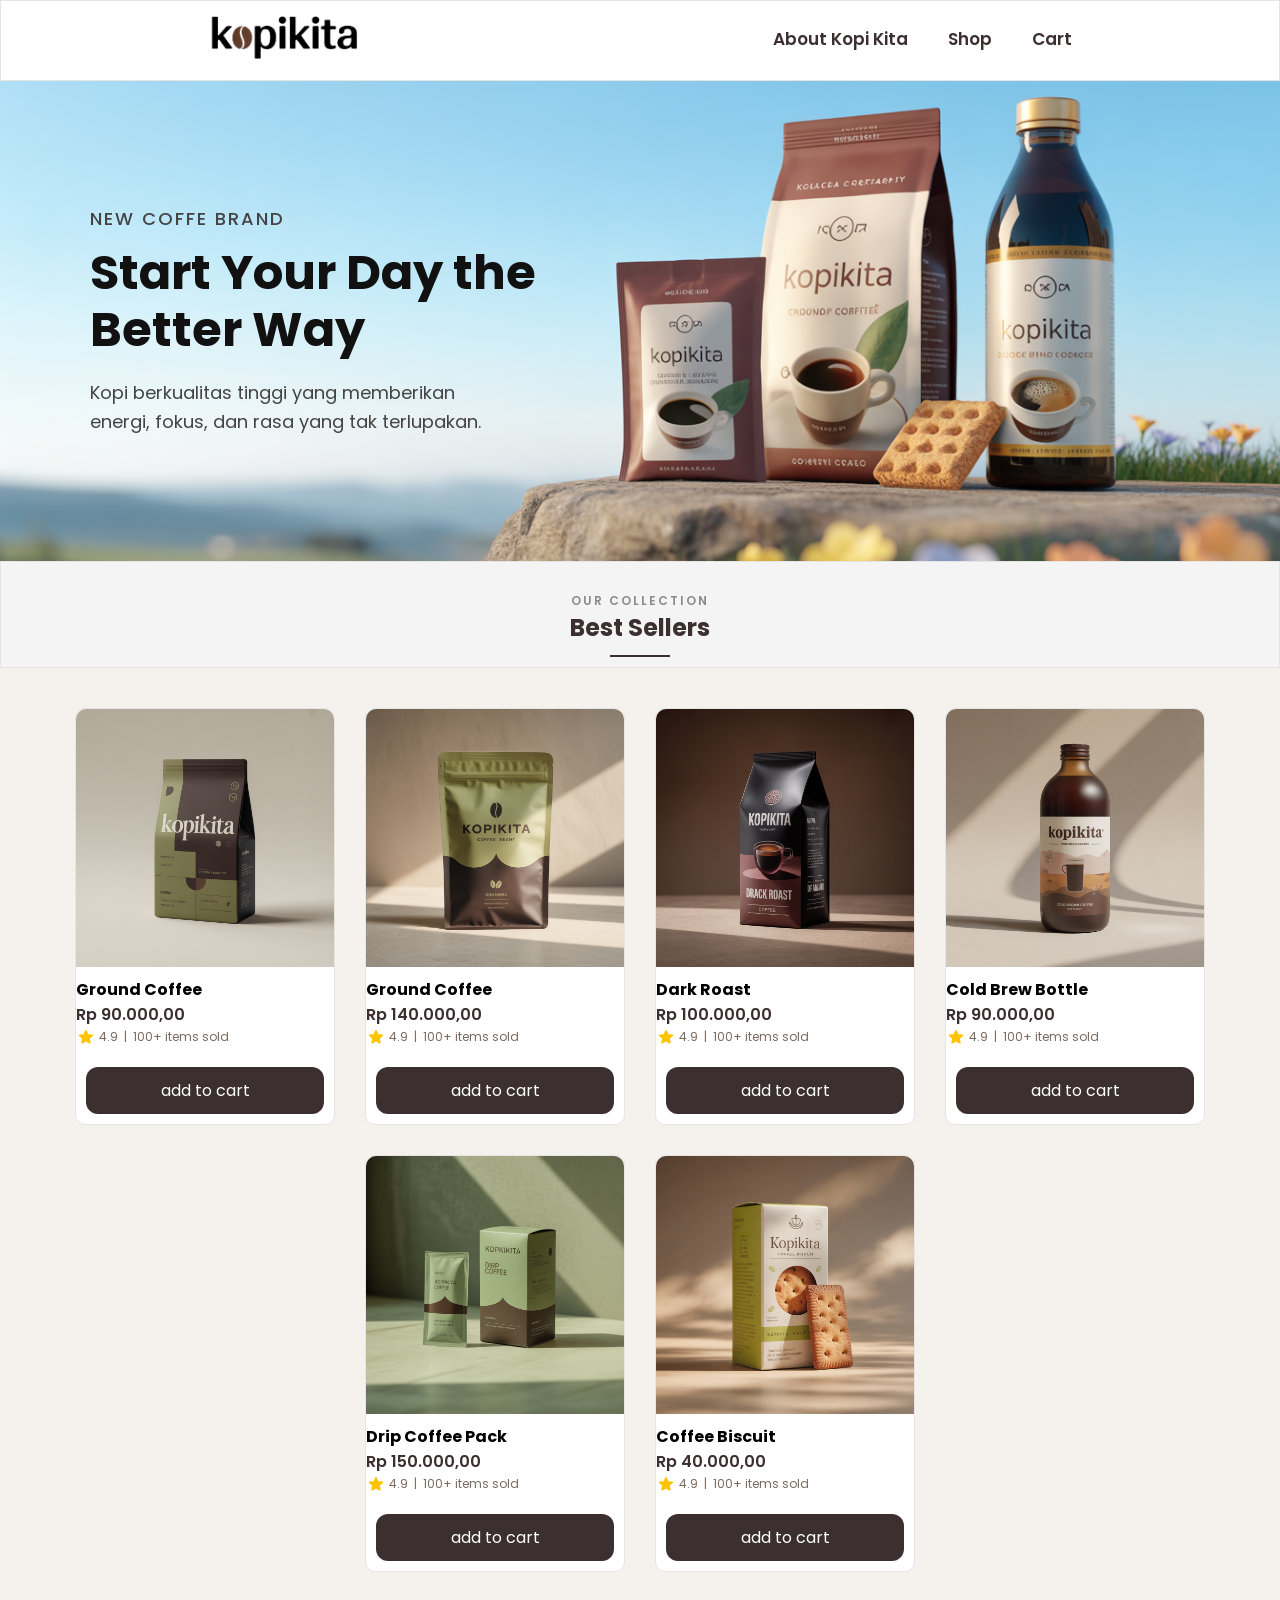
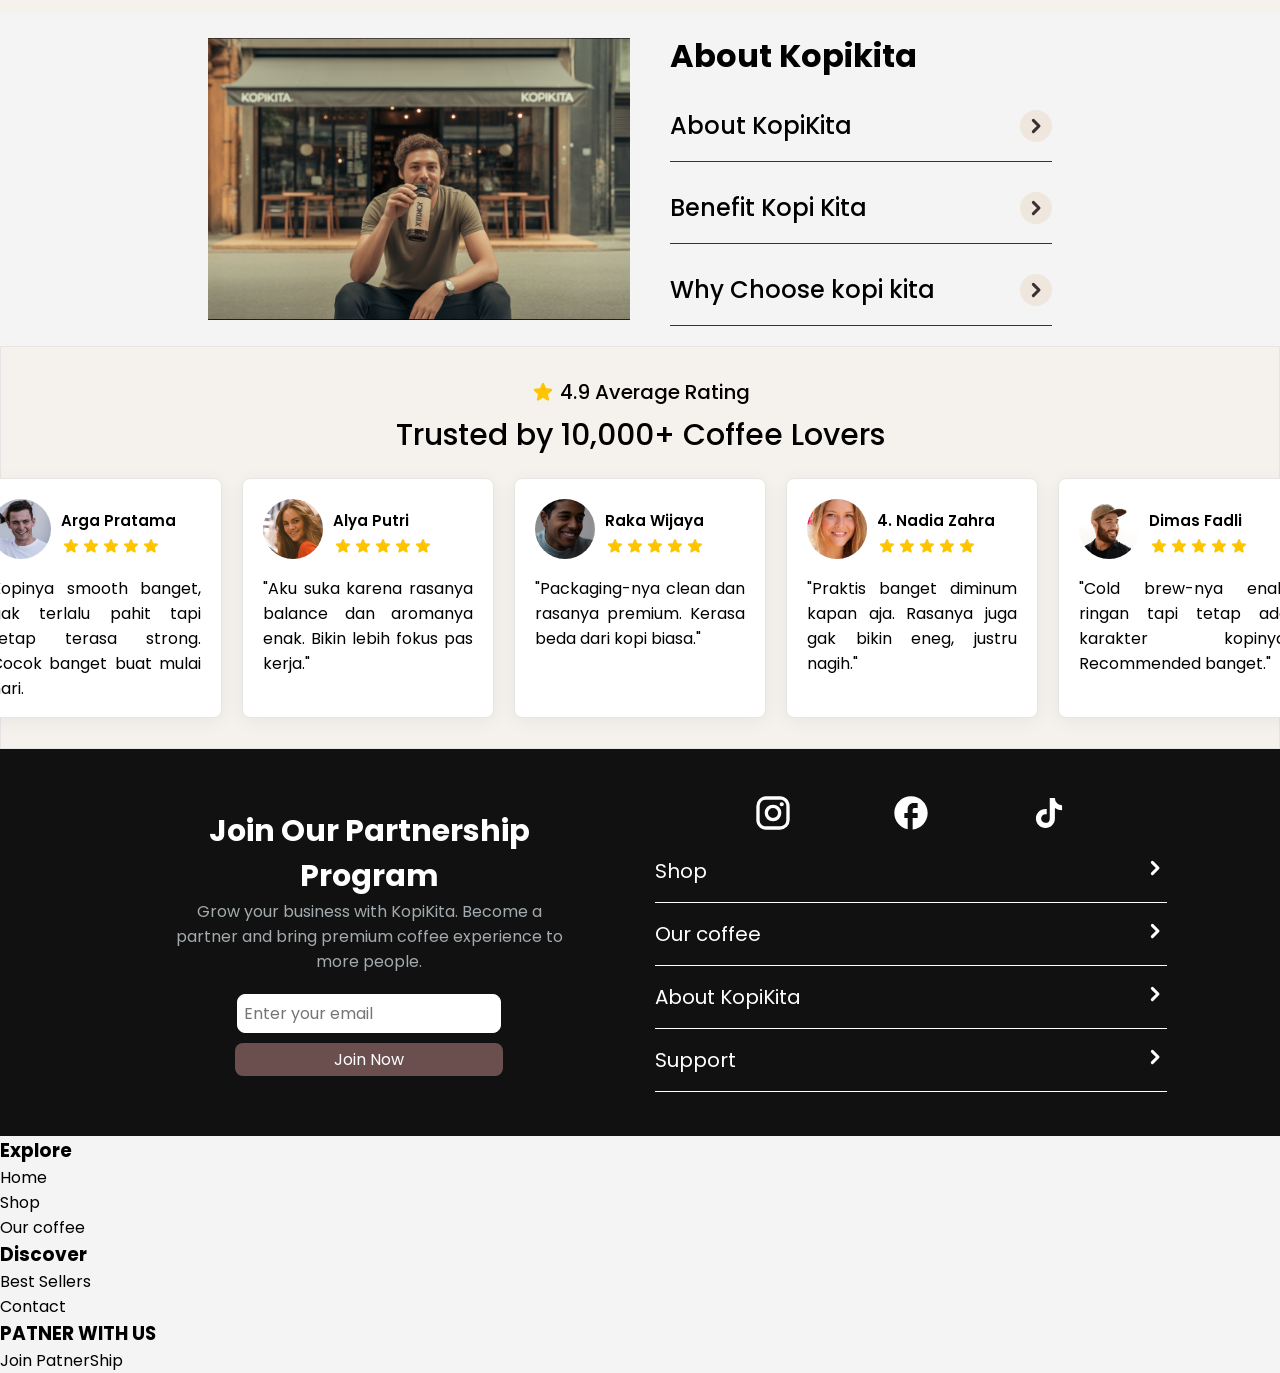
==== index.html @ 20fdd59b "try to hosting the project" ====
<!DOCTYPE html>
<html lang="en">
<head>
    <meta charset="UTF-8">
    <meta name="viewport" content="width=device-width, initial-scale=1.0">
    <title>Document</title>

    <link rel="preconnect" href="https://fonts.googleapis.com">
    <link rel="preconnect" href="https://fonts.gstatic.com" crossorigin>    
    <link href="https://fonts.googleapis.com/css2?family=Poppins:ital,wght@0,100;0,200;0,300;0,400;0,500;0,600;0,700;0,800;0,900;1,100;1,200;1,300;1,400;1,500;1,600;1,700;1,800;1,900&display=swap" rel="stylesheet">
    
    <link rel="preconnect" href="https://fonts.googleapis.com">
    <link rel="preconnect" href="https://fonts.gstatic.com" crossorigin>
    <link href="https://fonts.googleapis.com/css2?family=Raleway:ital,wght@0,100..900;1,100..900&display=swap" rel="stylesheet">

    <link rel="stylesheet" href="/static/css/style.css">
</head>
<body>
    <div class="navbar-container">

        <div class="icon-burger-menu" id="icon-burger-menu">
            <span class="iconamoon--menu-burger-horizontal-bold"></span>
        </div>

        <div class="title-brand">
            <img src="/static/img/logo v2.png" alt="">
        </div>

        <div class="nav-content">
            <div class="nav">
                <a href="/template/index.html">
                    <P>About Kopi Kita</P>
                </a>
            </div>

            <div class="nav">
                <a href="/template/shopPage.html">
                    <P>Shop</P>
                </a>
            </div>
            <div class="nav">
                <a href="#">
                    <P>Cart</P>
                </a>
            </div>
        </div>
    </div>

    <div class="section-start">
        <img src="/static/img/ideogram-v3.0_premium_coffee_brand_KopiKita_product_scene_with_three_items_bottled_coffee_grou-0.jpg">

        <div class="hero-text">
            <P class="head-hero">New Coffe Brand</P>
            <h2>Start Your Day the Better Way</h2>
            <p>Kopi berkualitas tinggi yang memberikan<br> energi, fokus, dan rasa yang tak terlupakan.</p>
        </div>
    </div>

    <div class="section-product">
        <div class="head-product">
            <p class="label">OUR COLLECTION</p>
            <h2>Best Sellers</h2>
        </div>

        <div class="container-product">
            <div class="card-product">
                <div class="img-card">
                    <img src="/static/img/img-product/Product 1.jpg">
                </div>

                <div class="text-card">
                    <p>Ground Coffee</p>
                    <div class="price-card">
                        <p>Rp 90.000,00</p>
                    </div>

                    <div class="review-card">
                        <div class="icon-star">
                            <span class="ic--round-star"></span>
                            <div class="review-count">
                                4.9
                            </div>
                        </div>

                        <div class="line-review">
                            <p> | </p>
                        </div>

                        <div class="buy-count">
                            <P> 100+ items sold</P>
                        </div>
                    </div>
                </div>

                <div class="button-addcart">
                    <button>add to cart</button>
                </div>
            </div>

            <div class="card-product">
                <div class="img-card">
                    <img src="/static/img/img-product/Product 2.jpg">
                </div>

                <div class="text-card">
                    <p>Ground Coffee</p>
                    <div class="price-card">
                        <p>Rp 140.000,00</p>
                    </div>

                    <div class="review-card">
                        <div class="icon-star">
                            <span class="ic--round-star"></span>
                            <div class="review-count">
                                4.9
                            </div>
                        </div>

                        <div class="line-review">
                            <p> | </p>
                        </div>

                        <div class="buy-count">
                            <P> 100+ items sold</P>
                        </div>
                    </div>
                </div>

                <div class="button-addcart">
                    <button>add to cart</button>
                </div>
            </div>

            <div class="card-product">
                <div class="img-card">
                    <img src="/static/img/img-product/Product 3.jpg" alt="">
                </div>

                <div class="text-card">
                    <p>Dark Roast</p>
                    <div class="price-card">
                        <p>Rp 100.000,00</p>
                    </div>

                    <div class="review-card">
                        <div class="icon-star">
                            <span class="ic--round-star"></span>
                            <div class="review-count">
                                4.9
                            </div>
                        </div>

                        <div class="line-review">
                            <p> | </p>
                        </div>

                        <div class="buy-count">
                            <P> 100+ items sold</P>
                        </div>
                    </div>
                </div>

                <div class="button-addcart">
                    <button>add to cart</button>
                </div>
            </div>

            <div class="card-product">
                <div class="img-card">
                    <img src="/static/img/img-product/Product 4.jpg" alt="">
                </div>

                <div class="text-card">
                    <p>Cold Brew Bottle</p>
                    <div class="price-card">
                        <p>Rp 90.000,00</p>
                    </div>

                    <div class="review-card">
                        <div class="icon-star">
                            <span class="ic--round-star"></span>
                            <div class="review-count">
                                4.9
                            </div>
                        </div>

                        <div class="line-review">
                            <p> | </p>
                        </div>

                        <div class="buy-count">
                            <P> 100+ items sold</P>
                        </div>
                    </div>
                </div>

                <div class="button-addcart">
                    <button>add to cart</button>
                </div>
            </div>

            <div class="card-product">
                <div class="img-card">
                    <img src="/static/img/img-product/Product 5.jpg" alt="">
                </div>

                <div class="text-card">
                    <p>Drip Coffee Pack</p>
                    <div class="price-card">
                        <p>Rp 150.000,00</p>
                    </div>

                    <div class="review-card">
                        <div class="icon-star">
                            <span class="ic--round-star"></span>
                            <div class="review-count">
                                4.9
                            </div>
                        </div>

                        <div class="line-review">
                            <p> | </p>
                        </div>

                        <div class="buy-count">
                            <P> 100+ items sold</P>
                        </div>
                    </div>
                </div>

                <div class="button-addcart">
                    <button>add to cart</button>
                </div>
            </div>

            <div class="card-product">
                <div class="img-card">
                    <img src="/static/img/img-product/Product 6.jpg" alt="">
                </div>

                <div class="text-card">
                    <p>Coffee Biscuit</p>
                    <div class="price-card">
                        <p>Rp 40.000,00</p>
                    </div>

                    <div class="review-card">
                        <div class="icon-star">
                            <span class="ic--round-star"></span>
                            <div class="review-count">
                                4.9
                            </div>
                        </div>

                        <div class="line-review">
                            <p> | </p>
                        </div>

                        <div class="buy-count">
                            <P> 100+ items sold</P>
                        </div>
                    </div>
                </div>

                <div class="button-addcart">
                    <button>add to cart</button>
                </div>
            </div>
        </div>
    </div>

    <div class="section-About">
        <div class="img-about">
            <img src="/static/img/img-about/Img-abou.png">
        </div>

        <div class="content-about">

            <div class="title-about">
                <h1>About Kopikita</h1>
            </div>
            <!-- section apa itu kopi kita-->
            <div class="text-about" >
                <div class="header-about">
                    <p>About KopiKita</p>
                
                    <div class="background-icon">
                        <span class="mingcute--right-fill"></span>
                    </div>
                </div>

                <div class="overlay-about" >
                    <p>
                        KopiKita adalah brand kopi yang menghadirkan kualitas terbaik dari biji kopi pilihan. Kami menggabungkan proses yang terjaga dengan desain modern untuk menciptakan pengalaman minum kopi yang sederhana, namun berkesan.
                    </p>
                </div>
            </div>

            <!--Benefit -->
            <div class="text-about" >
                <div class="header-about">
                    <p>Benefit Kopi Kita</p>
                
                    <div class="background-icon">
                        <span class="mingcute--right-fill"></span>
                    </div>
                </div>

                <div class="overlay-about" >
                    <p>
                    Setiap produk KopiKita dirancang untuk memberikan energi, meningkatkan fokus, dan menemani aktivitas harian Anda. Rasa yang seimbang dan kualitas yang konsisten menjadikan KopiKita pilihan yang tepat untuk memulai hari dengan lebih baik.
                    </p>
                </div>
            </div>

            <!--Why choose kopi kita-->
            <div class="text-about" >
                <div class="header-about">
                    <p>Why Choose kopi kita</p>
                
                    <div class="background-icon">
                        <span class="mingcute--right-fill"></span>
                    </div>
                </div>

                <div class="overlay-about">
                    <p>
                    Kami percaya bahwa kopi bukan hanya sekadar minuman, tetapi bagian dari gaya hidup. KopiKita dibuat dari bahan berkualitas, diproses dengan teliti, dan dikemas secara modern untuk menghadirkan pengalaman kopi yang praktis, konsisten, dan premium.
                    </p>
                </div>
            </div>
        </div>
    </div>

    <div class="section-review">
        <div class="header-review">
            <div class="star-review">
                <span class="ic--round-star1"></span>
                <p>4.9 Average Rating</p>
            </div>
            <h3>Trusted by 10,000+ Coffee Lovers</h3>
        </div>

        <div class="review-wrapper">
            <div class="container-cardreview">
                <div class="card-review">
                    <div class="profil-container">
                        <div class="img-review">
                            <img src="/static/img/img-profil/Profil1.png" alt="profil1" >
                        </div>

                        <div class="header-profil">
                            <div class="name-profil">
                                <p>Arga Pratama</p>
                            </div>

                            <div class="star-content">
                                <span class="ic--round-star2"></span>
                                <span class="ic--round-star2"></span>
                                <span class="ic--round-star2"></span>
                                <span class="ic--round-star2"></span>
                                <span class="ic--round-star2"></span>
                            </div>
                        </div>
                    </div>

                    <div class="review-content">
                        <p>Kopinya smooth banget, gak terlalu pahit tapi tetap terasa strong. Cocok banget buat mulai hari.</p>
                    </div>
                </div>

                <div class="card-review">
                    <div class="profil-container">
                        <div class="img-review">
                            <img src="/static/img/img-profil/Profil2.png" alt="profil2" >
                        </div>

                        <div class="header-profil">
                            <div class="name-profil">
                                <p>Alya Putri</p>
                            </div>

                            <div class="star-content">
                                <span class="ic--round-star2"></span>
                                <span class="ic--round-star2"></span>
                                <span class="ic--round-star2"></span>
                                <span class="ic--round-star2"></span>
                                <span class="ic--round-star2"></span>
                            </div>
                        </div>
                    </div>

                    <div class="review-content">
                        <p>"Aku suka karena rasanya balance dan aromanya enak. Bikin lebih fokus pas kerja."</p>
                    </div>
                </div>

                <div class="card-review">
                    <div class="profil-container">
                        <div class="img-review">
                            <img src="/static/img/img-profil/Profil3.png" alt="profil1" >
                        </div>

                        <div class="header-profil">
                            <div class="name-profil">
                                <p>Raka Wijaya</p>
                            </div>

                            <div class="star-content">
                                <span class="ic--round-star2"></span>
                                <span class="ic--round-star2"></span>
                                <span class="ic--round-star2"></span>
                                <span class="ic--round-star2"></span>
                                <span class="ic--round-star2"></span>
                            </div>
                        </div>
                    </div>

                    <div class="review-content">
                        <p>"Packaging-nya clean dan rasanya premium. Kerasa beda dari kopi biasa."</p>
                    </div>
                </div>

                <div class="card-review">
                    <div class="profil-container">
                        <div class="img-review">
                            <img src="/static/img/img-profil/profil4.png" alt="profil1" >
                        </div>

                        <div class="header-profil">
                            <div class="name-profil">
                                <p>4. Nadia Zahra</p>
                            </div>

                            <div class="star-content">
                                <span class="ic--round-star2"></span>
                                <span class="ic--round-star2"></span>
                                <span class="ic--round-star2"></span>
                                <span class="ic--round-star2"></span>
                                <span class="ic--round-star2"></span>
                            </div>
                        </div>
                    </div>

                    <div class="review-content">
                        <p>"Praktis banget diminum kapan aja. Rasanya juga gak bikin eneg, justru nagih."</p>
                    </div>
                </div>

                <div class="card-review">
                    <div class="profil-container">
                        <div class="img-review">
                            <img src="/static/img/img-profil/profil5.png" alt="profil1" >
                        </div>

                        <div class="header-profil">
                            <div class="name-profil">
                                <p>Dimas Fadli</p>
                            </div>

                            <div class="star-content">
                                <span class="ic--round-star2"></span>
                                <span class="ic--round-star2"></span>
                                <span class="ic--round-star2"></span>
                                <span class="ic--round-star2"></span>
                                <span class="ic--round-star2"></span>
                            </div>
                        </div>
                    </div>

                    <div class="review-content">
                        <p>"Cold brew-nya enak, ringan tapi tetap ada karakter kopinya. Recommended banget."</p>
                    </div>
                </div>
            </div>
        </div>
    </div>

    <div class="section-footer">
        <div class="container-collab">
            <div class="header-collab">
                <H3>Join Our Partnership Program</H3>
                <p>Grow your business with KopiKita. Become a partner and bring premium coffee experience to more people.</p>
            </div>

            <div class="form-collab">
                <input type="email" placeholder="Enter your email">
                <button>Join Now</button>
            </div>
        </div>
        
        <div class="Container-footer">
            <div class="header-footer">
                <div class="icon-footer">
                    <span class="mdi--instagram"></span>
                </div>
                <div class="icon-footer">
                    <span class="ic--baseline-facebook"></span>
                </div>
                <div class="icon-footer">
                    <span class="ic--baseline-tiktok"></span>
                </div>
            </div>

            <div class="main-footer">
                <div class="content-footer">
                    <div class="header-content-footer">
                        <P>Shop</P>
                        <span class="mingcute--right-fill1"></span>
                    </div>

                    <div class="overlay-content-footer">
                        <P>All Products</P>
                        <p>Best Sellers</p>
                        <P>New Arrivals</P>
                        <P>Bundles</P>
                    </div>
                </div>

                <div class="content-footer">
                    <div class="header-content-footer">
                        <P>Our coffee</P>
                        <span class="mingcute--right-fill1"></span>
                    </div>

                    <div class="overlay-content-footer">
                        <P>All Products</P>
                        <p>Best Sellers</p>
                        <P>New Arrivals</P>
                        <P>Bundles</P>
                    </div>
                </div>

                <div class="content-footer">
                    <div class="header-content-footer">
                        <p>About KopiKita</p>
                        <span class="mingcute--right-fill1"></span>
                    </div>

                    <div class="overlay-content-footer">
                        <P>All Products</P>
                        <p>Best Sellers</p>
                        <P>New Arrivals</P>
                        <P>Bundles</P>
                    </div>
                </div>

                <div class="content-footer">
                    <div class="header-content-footer">
                        <P>Support</P>
                        <span class="mingcute--right-fill1"></span>
                    </div>

                    <div class="overlay-content-footer">
                        <P>All Products</P>
                        <p>Best Sellers</p>
                        <P>New Arrivals</P>
                        <P>Bundles</P>
                    </div>
                </div>
            </div>
        </div>
    </div> 

    <div class="overlay-navbar" id="overlay-navbar">
        <div class="container-overlay">
            <div class="Content-nav">
                <div class="title-nav">
                    <h3>Explore</h3>
                </div>

                <div class="box-nav">
                    <P>Home</P>
                </div>

                <div class="box-nav">
                    <p>Shop</p>
                </div>

                <div class="box-nav">
                    <p>Our coffee</p>
                </div>    
            </div>

            <div class="Content-nav">
                <div class="title-nav">
                    <h3>Discover</h3>
                </div>

                <div class="box-nav">
                    <p>Best Sellers</p>
                </div>

                <div class="box-nav">
                    <p>Contact</p>
                </div>  
            </div>

            <div class="Content-nav">

                <div class="title-nav">
                    <h3>PATNER WITH US</h3>
                </div>
                <div class="box-nav">
                        <P>Join PatnerShip</P>
                </div>
            </div>
        </div>
    </div>

    <script src="/static/js/index.js"></script>
</body>
</html>
---- static/css/style.css ----
*{
    margin: 0;
    padding: 0;
    box-sizing: border-box;
    font-family: "Poppins", sans-serif;
}

body{
    background-color: #F4F4F5;
    font-size: 16px;
}

a{
    text-decoration: none;
    color: inherit;
}

.navbar-container{
    position: sticky;
    top: 0;
    z-index: 1000;
    border: 1px solid #E5E5E5;
    display: flex;
    justify-content: space-around;
    padding: 14px 0px;
    background-color: white;

}

.title-brand img{
    width: 150px;
    height: auto;
}


.nav-content{
    display: flex;
    align-items: center;
    gap: 40px;
    font-weight: 400;
}

.nav{
    border-bottom: 3px solid transparent;
    cursor: pointer;
}

.nav p{
    color: #3B2F2F;
    font-weight: 600;
    font-size: 17px;
}

.nav:hover{
    border-bottom: 3px solid #3B2F2F;
}

.section-start{
    width: 100%;
    aspect-ratio: 16 / 6; /* mirip hero banner */
    overflow: hidden;
    position: relative; /* penting! */
}

.section-start img{
    width: 100%;
    height: 100%;
    object-fit: cover;
}

.hero-text{
    position: absolute;
    top: 50%;
    left: 90px;
    transform: translateY(-50%);
    max-width: 500px;
    z-index: 2;
}

.head-hero{
    font-size: 14px;
    letter-spacing: 2px;
    text-transform: uppercase;
    color: #666;
    margin-bottom: 10px;
    font-weight: 500;
}

.hero-text h2{
    font-size: 48px;
    font-weight: 700;
    line-height: 1.2;
    margin-bottom: 20px;
    color: #111;
}

/* deskripsi */
.hero-text p{
    font-size: 18px;
    line-height: 1.6;
    color: #444;
}

.section-product{
    width: 100%;
    display: flex;
    justify-content: center;
    align-items: center;
    flex-direction: column;
}

.head-product{
    border: 1px solid #E5E5E5;
    font-size: 32px;
    font-weight: 600;
    color: #3B2F2F;
    width: 100%;
    text-align: center;
    padding: 20px 0px;
}

.container-product{
    width: 100%;
    height: auto;
    padding: 40px 0px;
    display: flex;
    align-items: center;
    justify-content: center;
    gap: 30px;
    flex-wrap: wrap;
    background-color: #F5F1EC;
}


.label{
    font-size: 12px;
    letter-spacing: 2px;
    color: #8A8A8A;
}



.head-product h2{
    font-size: 24px;
    color: #3B2F2F;
}

.head-product::after{
    content: "";
    display: block;
    width: 60px;
    height: 2px;
    background: #3B2F2F;
    margin: 10px auto 0;
}

.head-product{
    padding: 30px 0 10px;
}

.card-product{
    width: 260px;
    height: auto;
    display: flex;
    flex-direction: column;
    border: 1px solid #E5E5E5;
    background-color: white;
    border-radius: 10px;
}

.card-product:hover{
    border: 1px solid #4d3838;
}

.img-card img{
    width: 100%;
    height: 100%;
    border-top-left-radius: 10px;
    border-top-right-radius: 10px;
    object-fit: cover;
}

.img-card{
    flex: 7;
    display: flex;
}

.text-card span{
    color: #2B1F1F;
}

.text-card{
    flex: 3;
    font-weight: 700;
    padding: 10px 0px;
    flex-grow: 1;
}

.price-card{
    font-weight: 600;
    color: #3B2F2F;

}

.review-card{
    display: flex;
    align-items: center;
    gap: 6px;
    color: #7A6A5F;
    font-size: 12px;
    font-weight: 400;
}

.review-count{
    display: flex;
    align-items: center;
}

.icon-star{
    display: flex;
    align-items: center;
    gap: 3px;
}

.buy-count{
    display: flex;
    align-items: center;
    width: 100%;
    text-overflow: ellipsis;
    
}

.buy-count p{
    white-space: nowrap;
    overflow: hidden;
    text-overflow: ellipsis;
    max-width: 100px;
}

.button-addcart{
    padding: 10px 10px;
    display: flex;

}

.button-addcart button{
    all: unset;
    width: 100%;
    height: auto;
    background-color: #3B2F2F;
    padding: 10px;
    text-align: center;
    color: white;
    border: 1px solid transparent;
    border-radius: 12px;
}

.button-addcart button:hover{
    border: 1px solid #3B2F2F;
    background-color: #524848;
    cursor: pointer;
}

.section-About{
    display: flex;
    flex-wrap: wrap;
    padding: 20px;
    gap: 20px;
    justify-content: center;
}

.img-about{
    width: 34%;
    height: auto;
}

.img-about img{
    width: 100%;
    height: 100%;
    object-fit: contain;
}

.content-about{
    width: 34%;
    height: auto;
    display: flex;
    flex-direction: column;
    gap: 10px;
    padding: 0px 20px;
}

.text-about{
    border-bottom: 1px solid #3B2F2F;
    display: flex;
    flex-direction: column;
    
}

.header-about{
    display: flex;
    justify-content: space-between;
    padding: 18px 0px;
    align-items: center;
}

.header-about p{
    font-size: 24px;
    font-weight: 500;
}

.overlay-about{
    padding: 10px 20px ;
    text-align: justify;
    font-size: 15px;
    display: none;
}


.background-icon{
    background-color: #EFE7DD;
    border-radius: 100%;
    display: flex;
    height: 32px;
    width: 32px;
    justify-content: center;
    align-items: center;
}

.overlay{
    opacity: 0;
    visibility: hidden;
    transition: 0.3s;
}

.overlay.active{
    opacity: 1;
    visibility: visible;
}

.section-review{
    border: 1px solid #E5E5E5;
    height: auto;
    padding: 30px 0px;
    display: flex;
    flex-direction: column;
    gap: 20px;
    background-color: #F5F1EC;
    
}

.header-review{
    display: flex;
    justify-content: center;
    flex-direction: column;
    gap: 6px;
    height: auto;
    align-items: center;
    
}

.star-review{
    display: flex;
    justify-content: center;
    align-items: center;
    padding: 0px 20px;
    gap: 4px;
}

.star-review p {
    font-size: 20px;
    font-weight: 500;
}

.header-review h3 {
    font-size: 30px;
    font-weight: 500;
}

.container-cardreview{
    display: flex;
    flex-direction: row;
    justify-content: center;
    gap: 20px;
}

.card-review{
    border: 1px solid #E5E5E5;
    box-shadow: 0 4px 20px rgba(0,0,0,0.05);
    border-radius: 8px;
    background-color: white;
    width: 260px;
    height: 240px;
    padding: 20px 20px;
    display: flex;
    flex-direction: column;
    gap: 10px;

}

.profil-container{
    display: flex;
    gap: 10px;
    justify-content: center;

}

.img-review img{
    width:  60px;
    height: 60px;
    border-radius: 100%;
}

.header-profil{
    display: flex;
    flex-direction: column;
    justify-content: center;
    gap: 4px;
    width: 140px;
}

.name-profil p{
    font-weight: 600;
    font-size: 15px;
}

.star-content{
    display: flex;
    justify-content: left;
}


.review-content{
    width: 100%;
    text-align: justify;
}

.section-footer{
    background-color: #111;
    display: flex;
    height: auto;
    flex-wrap: wrap;
    justify-content: center;
    align-items: center;
    gap: 30px;
    color: white;
    padding: 30px 0px;
}

.container-collab{
    width: 40%;
    height: 100%;

    display: flex;
    flex-direction: column;
    justify-content: center;
    align-items: center;
    padding: 30px 0px;
    gap: 20px;

}

.header-collab{
    text-align: center;
    width: 80%;
}

.header-collab h3{
    font-size: 30px;
}

.header-collab p{
    color: #A3ABAE;
}

.form-collab{
    display: flex;
    flex-direction: column;
    align-items: center;
    justify-content: center;
    width: auto;
    gap: 10px;
    width: 50%;
}

.form-collab input{
    all: unset;
    border: 1px solid white;
    background-color: white;
    border-radius: 8px;
    width: 100%;
    padding-left: 6px ;
    padding-bottom: 6px;
    padding-top: 6px;
    color: black;
}

.form-collab button{
    all: unset;
    width: 100%;
    text-align: center;
    padding: 4px 6px;
    color: #fff;
    border-radius: 8px;
    background-color: #6B4F4F;
}

.main-footer{
    height: 80%;
}

.content-footer{
    border-bottom: 1px solid white;
    padding: 16px 0px;
}

.Container-footer{

    width: 40%;
    height: 100%;

}

.header-footer{

    display: flex;
    justify-content: space-evenly;
}

.header-content-footer{
    display: flex;
    justify-content: space-between;
}

.header-content-footer p{
    font-size: 20px;
}

.overlay-content-footer{
    padding-left: 20px;
    display: none;
    color: #A3ABAE;
}

.overlay-content-footer p:hover{
    color: white;
    cursor: pointer;
}

.icon-burger-menu{
    display: none;
}

/**Untuk shoppage.html**/
.header-shop{
    border: 1px solid #E5E5E5;
    display: flex;
    background-color: #F5F1EC;
    flex-direction: column;
    gap: 10px;
    justify-content: center;
    align-items: center;
}

.container-header{
    display: flex;
    width: 80%;
    flex-direction: row;
    justify-content: space-between;
    border: 1px solid #E5E5E5;
    padding: 10px 30px;
    border-radius: 8px;
    background-color: white;
    flex-wrap: wrap;
}

.left-header-shop{
    display: flex;
    align-items: center;
}

.left-header-shop h1{
    font-size: 60px;
}

.right-header-shop img{
    width: 600px;
    height: auto;
    border-radius: 8px;
}

.nav-shop{
    display: flex;
    gap: 10px;
    padding: 10px 0px;
    width: 80%;
}

.content-nav-shop{
    border: 1px solid #8A8A8A;
    padding: 10px 40px;
    border-radius: 10px;
    cursor: pointer;
    display: flex;
    justify-content: center;
    align-items: center;

}

.content-nav-shop p {
    font-size: 15px;
    font-weight: 600;
}

.active {
    background-color: #3B2F2F;
    color: white;
}

.section-product-page{
    width: 100%;
    height: auto;
    display: flex;
    justify-content: center;
    align-items: center;
}

.container-product-page{
    width: 80%;
    height: auto;
    padding: 20px 0px;
}

.grid-product{
    display: none;
    grid-template-columns: repeat(4, 1fr);
    gap: 40px;
}

.open{
    display: grid;
}

.card-product-page{
    padding: 20px;
    border: 1px solid #8A8A8A;
    border-radius: 8px; ;
}

.card-product-page:hover{
    background-color: #D8CFC4;
    border: 1px solid #B7A79A;
}

.container-taste{
    display: flex;
    flex-direction: column;
    gap: 4px;
    margin-bottom: 10px;
}

.color-taste{
    display: flex;
    gap: 10px;
}

.main-color{
    width: 24px;
    height: 24px;
    border-radius: 100%;
    cursor: pointer;

}

.content-taste p {
    color: #5A4A42;
    font-weight: 600;
}

.text-taste{
    display: none;
}

.img-card{
    width: 100%;
    overflow: hidden; /* 🔥 penting */
    position: relative; /* buat layering gambar */
    aspect-ratio: 1 / 1

}

.img-product{
    width: 100%;
    height: 100%;
    display: none;
    object-fit: cover;
    transition: transform 0.4s ease;
}

.card-product-page:hover .img-product{
    transform: scale(1.1);
}

.show{
    display: block;
}

.card-product-page button{
    all: unset;
    text-align: center;
    background-color: #3B2F2F;
    border-radius: 10px;
    padding: 10px 0px;
    color: white;
    width: 100%;
    height: auto;
    font-weight: 500;
}














@media(max-width:600px){

    *{
        box-sizing: border-box;
    }
    
    .nav-content{
        display: none;
    }

    .navbar-container{
        display: flex;
        align-items: center;
        justify-content: space-between;

        padding: 10px 30px;
    }

    .section-start{
        width: 100%;
        flex-direction: column;
        height: auto;
    }

    .hero-text{
        position: absolute;
        left: 15px;
        bottom: 20px;
        right: 40%; /* ini kunci 🔥 */
    }

    .head-hero{
        font-size: 10px;
    }

    .hero-text h2{
        font-size: 18px;
        margin: 0 0 5px 0;
        padding-right: 30px;
        line-height: 1.2;
    }

    .hero-text p{
        font-size: 8px;
        margin: 0;
        line-height: 1.4;
    }

    .container-product{
        display: flex;
        width: 100%;
        align-items: center;
    }

    .card-product{
        width: 40%;
        height: auto;
    }

    .buy-count{
        min-width: 0; /* ini penting di flex */
        white-space: nowrap;
        overflow: hidden;
        text-overflow: ellipsis;
    }

    .section-About{
        flex-direction: column;
        justify-content: center;
        align-items: center;
    }

    .img-about{
        width: 90%;
        height: auto;
    }

    .content-about{
        width: 90%;
    }

    .review-wrapper{
        width: 300px; /* sesuaikan sama card */
        height: auto;
        overflow-y: hidden;
        margin: auto;
        
    }   

    .header-review{
        text-align: center;
    }

    .header-review h3{
        font-size: 24px;
    }

    .container-cardreview{
        width: 100%;
        max-width: 320px; /* atau sesuai design */
        display: flex;
        justify-content: left;
        gap: 10px;

    }

    .card-review{
        min-width: 90%;
    }

    .profil-container{
        justify-content: left;
    }

    .Container-footer{
        width: 80%;
        display: flex;
        flex-direction: column;
    }


    .container-collab{
        width: 80%;

    }

    .header-collab{
        width: 100%;
    }

    .form-collab{
        width: 100%;
    }

    .icon-burger-menu{
        display: flex;
    }

    .overlay-navbar{
        display: none;
        position: fixed;
        top: 73px;
        left: 0px;
        z-index: 999;
        background-color: rgba(0,0,0,0.55);
        width: 100%;
        height: 100%;
    }

    .container-overlay{
        background-color: #F3F4F6;
        width: 80%;
        display: flex;
        flex-direction: column;
        gap: 10px;
        padding: 10px 10px;
    }

    .Content-nav{
        display: flex;
        flex-direction: column;
        background-color: white;
        height: auto;
        padding: 10px 10px;
        border-radius: 6px;
    }

    .title-nav{
        text-align: center;
    }

    .title-nav{
        margin-bottom: 10px;
    }

    .box-nav{
        width: 100%;
        padding-left: 20px;
    }
    

    /*Shoppage.html*/


    .header-shop{
        width: 100%;

    }

    .container-header{
        width: 100%;
        min-width: 100%;
        display: flex;
        gap: 10px;
    }

    .content-header-shop h1{
        font-size: 35px;
    }

    .right-header-shop{
        width: 100%;
    }

    .right-header-shop img{
        width: 100%;
        height: auto;
        
    } 

    .nav-shop{
        width: 100%;
        padding: 10px 10px;
        overflow-y: hidden;
    }

    .content-nav-shop{
        width: auto;
        padding: 8px 20px;
        white-space: nowrap;
    }

    .content-nav-shop p{
        font-size: 12px;
    }

    .section-product-page{
        width: 100%;
    }

    .container-product-page{
        width: 100%;

    }


    .grid-product{
        padding-left: 14px;
        display: grid;
        grid-template-columns: repeat(2, 1fr);
        gap: 1px;
        row-gap: 10px;
    }

    .card-product-page{
        padding: 10px 10px;
        width: 90%;
        display: flex;
        flex-direction: column;
        justify-content: space-between;
    }

}

.ic--round-star {
  display: inline-block;
  width: 20px;
  height: 20px;
  background-repeat: no-repeat;
  background-size: 100% 100%;
  background-image: url("data:image/svg+xml,%3Csvg xmlns='http://www.w3.org/2000/svg' viewBox='0 0 24 24'%3E%3Cpath fill='%23ffc400' d='m12 17.27l4.15 2.51c.76.46 1.69-.22 1.49-1.08l-1.1-4.72l3.67-3.18c.67-.58.31-1.68-.57-1.75l-4.83-.41l-1.89-4.46c-.34-.81-1.5-.81-1.84 0L9.19 8.63l-4.83.41c-.88.07-1.24 1.17-.57 1.75l3.67 3.18l-1.1 4.72c-.2.86.73 1.54 1.49 1.08z'/%3E%3C/svg%3E");
}

.mingcute--right-fill {
  display: inline-block;
  width: 24px;
  height: 24px;
  background-repeat: no-repeat;
  background-size: 100% 100%;
  background-image: url("data:image/svg+xml,%3Csvg xmlns='http://www.w3.org/2000/svg' viewBox='0 0 24 24'%3E%3Cg fill='none' fill-rule='evenodd'%3E%3Cpath d='M24 0v24H0V0zM12.593 23.258l-.011.002l-.071.035l-.02.004l-.014-.004l-.071-.035q-.016-.005-.024.005l-.004.01l-.017.428l.005.02l.01.013l.104.074l.015.004l.012-.004l.104-.074l.012-.016l.004-.017l-.017-.427q-.004-.016-.017-.018m.265-.113l-.013.002l-.185.093l-.01.01l-.003.011l.018.43l.005.012l.008.007l.201.093q.019.005.029-.008l.004-.014l-.034-.614q-.005-.019-.02-.022m-.715.002a.02.02 0 0 0-.027.006l-.006.014l-.034.614q.001.018.017.024l.015-.002l.201-.093l.01-.008l.004-.011l.017-.43l-.003-.012l-.01-.01z'/%3E%3Cpath fill='%233B2F2F' d='M16.06 10.94a1.5 1.5 0 0 1 0 2.12l-5.656 5.658a1.5 1.5 0 1 1-2.121-2.122L12.879 12L8.283 7.404a1.5 1.5 0 0 1 2.12-2.122l5.658 5.657Z'/%3E%3C/g%3E%3C/svg%3E");
}

.ic--round-star1 {
  display: inline-block;
  width: 26px;
  height: 26px;
  background-repeat: no-repeat;
  background-size: 100% 100%;
  background-image: url("data:image/svg+xml,%3Csvg xmlns='http://www.w3.org/2000/svg' viewBox='0 0 24 24'%3E%3Cpath fill='%23ffc400' d='m12 17.27l4.15 2.51c.76.46 1.69-.22 1.49-1.08l-1.1-4.72l3.67-3.18c.67-.58.31-1.68-.57-1.75l-4.83-.41l-1.89-4.46c-.34-.81-1.5-.81-1.84 0L9.19 8.63l-4.83.41c-.88.07-1.24 1.17-.57 1.75l3.67 3.18l-1.1 4.72c-.2.86.73 1.54 1.49 1.08z'/%3E%3C/svg%3E");
}

.ic--round-star2 {
  display: inline-block;
  width: 20px;
  height: 20px;
  background-repeat: no-repeat;
  background-size: 100% 100%;
  background-image: url("data:image/svg+xml,%3Csvg xmlns='http://www.w3.org/2000/svg' viewBox='0 0 24 24'%3E%3Cpath fill='%23ffc400' d='m12 17.27l4.15 2.51c.76.46 1.69-.22 1.49-1.08l-1.1-4.72l3.67-3.18c.67-.58.31-1.68-.57-1.75l-4.83-.41l-1.89-4.46c-.34-.81-1.5-.81-1.84 0L9.19 8.63l-4.83.41c-.88.07-1.24 1.17-.57 1.75l3.67 3.18l-1.1 4.72c-.2.86.73 1.54 1.49 1.08z'/%3E%3C/svg%3E");
}

.mdi--instagram {
  display: inline-block;
  width: 40px;
  height: 40px;
  background-repeat: no-repeat;
  background-size: 100% 100%;
  background-image: url("data:image/svg+xml,%3Csvg xmlns='http://www.w3.org/2000/svg' viewBox='0 0 24 24'%3E%3Cpath fill='%23fff' d='M7.8 2h8.4C19.4 2 22 4.6 22 7.8v8.4a5.8 5.8 0 0 1-5.8 5.8H7.8C4.6 22 2 19.4 2 16.2V7.8A5.8 5.8 0 0 1 7.8 2m-.2 2A3.6 3.6 0 0 0 4 7.6v8.8C4 18.39 5.61 20 7.6 20h8.8a3.6 3.6 0 0 0 3.6-3.6V7.6C20 5.61 18.39 4 16.4 4zm9.65 1.5a1.25 1.25 0 0 1 1.25 1.25A1.25 1.25 0 0 1 17.25 8A1.25 1.25 0 0 1 16 6.75a1.25 1.25 0 0 1 1.25-1.25M12 7a5 5 0 0 1 5 5a5 5 0 0 1-5 5a5 5 0 0 1-5-5a5 5 0 0 1 5-5m0 2a3 3 0 0 0-3 3a3 3 0 0 0 3 3a3 3 0 0 0 3-3a3 3 0 0 0-3-3'/%3E%3C/svg%3E");
}

.ic--baseline-facebook {
  display: inline-block;
  width: 40px;
  height: 40px;
  background-repeat: no-repeat;
  background-size: 100% 100%;
  background-image: url("data:image/svg+xml,%3Csvg xmlns='http://www.w3.org/2000/svg' viewBox='0 0 24 24'%3E%3Cpath fill='%23fff' d='M22 12c0-5.52-4.48-10-10-10S2 6.48 2 12c0 4.84 3.44 8.87 8 9.8V15H8v-3h2V9.5C10 7.57 11.57 6 13.5 6H16v3h-2c-.55 0-1 .45-1 1v2h3v3h-3v6.95c5.05-.5 9-4.76 9-9.95'/%3E%3C/svg%3E");
}

.ic--baseline-tiktok {
  display: inline-block;
  width: 40px;
  height: 40px;
  background-repeat: no-repeat;
  background-size: 100% 100%;
  background-image: url("data:image/svg+xml,%3Csvg xmlns='http://www.w3.org/2000/svg' viewBox='0 0 24 24'%3E%3Cpath fill='%23fff' d='M16.6 5.82s.51.5 0 0A4.28 4.28 0 0 1 15.54 3h-3.09v12.4a2.59 2.59 0 0 1-2.59 2.5c-1.42 0-2.6-1.16-2.6-2.6c0-1.72 1.66-3.01 3.37-2.48V9.66c-3.45-.46-6.47 2.22-6.47 5.64c0 3.33 2.76 5.7 5.69 5.7c3.14 0 5.69-2.55 5.69-5.7V9.01a7.35 7.35 0 0 0 4.3 1.38V7.3s-1.88.09-3.24-1.48'/%3E%3C/svg%3E");
}

.mingcute--right-fill1{
  display: inline-block;
  width: 24px;
  height: 24px;
  background-repeat: no-repeat;
  background-size: 100% 100%;
  background-image: url("data:image/svg+xml,%3Csvg xmlns='http://www.w3.org/2000/svg' viewBox='0 0 24 24'%3E%3Cg fill='none' fill-rule='evenodd'%3E%3Cpath d='M24 0v24H0V0zM12.593 23.258l-.011.002l-.071.035l-.02.004l-.014-.004l-.071-.035q-.016-.005-.024.005l-.004.01l-.017.428l.005.02l.01.013l.104.074l.015.004l.012-.004l.104-.074l.012-.016l.004-.017l-.017-.427q-.004-.016-.017-.018m.265-.113l-.013.002l-.185.093l-.01.01l-.003.011l.018.43l.005.012l.008.007l.201.093q.019.005.029-.008l.004-.014l-.034-.614q-.005-.019-.02-.022m-.715.002a.02.02 0 0 0-.027.006l-.006.014l-.034.614q.001.018.017.024l.015-.002l.201-.093l.01-.008l.004-.011l.017-.43l-.003-.012l-.01-.01z'/%3E%3Cpath fill='%23fff' d='M16.06 10.94a1.5 1.5 0 0 1 0 2.12l-5.656 5.658a1.5 1.5 0 1 1-2.121-2.122L12.879 12L8.283 7.404a1.5 1.5 0 0 1 2.12-2.122l5.658 5.657Z'/%3E%3C/g%3E%3C/svg%3E");
}

.iconamoon--menu-burger-horizontal-bold {
  display: inline-block;
  width: 24px;
  height: 24px;
  background-repeat: no-repeat;
  background-size: 100% 100%;
  background-image: url("data:image/svg+xml,%3Csvg xmlns='http://www.w3.org/2000/svg' viewBox='0 0 24 24'%3E%3Cpath fill='none' stroke='%23000' stroke-linecap='round' stroke-linejoin='round' stroke-width='2.5' d='M3 6h18M3 12h18M3 18h18'/%3E%3C/svg%3E");
}
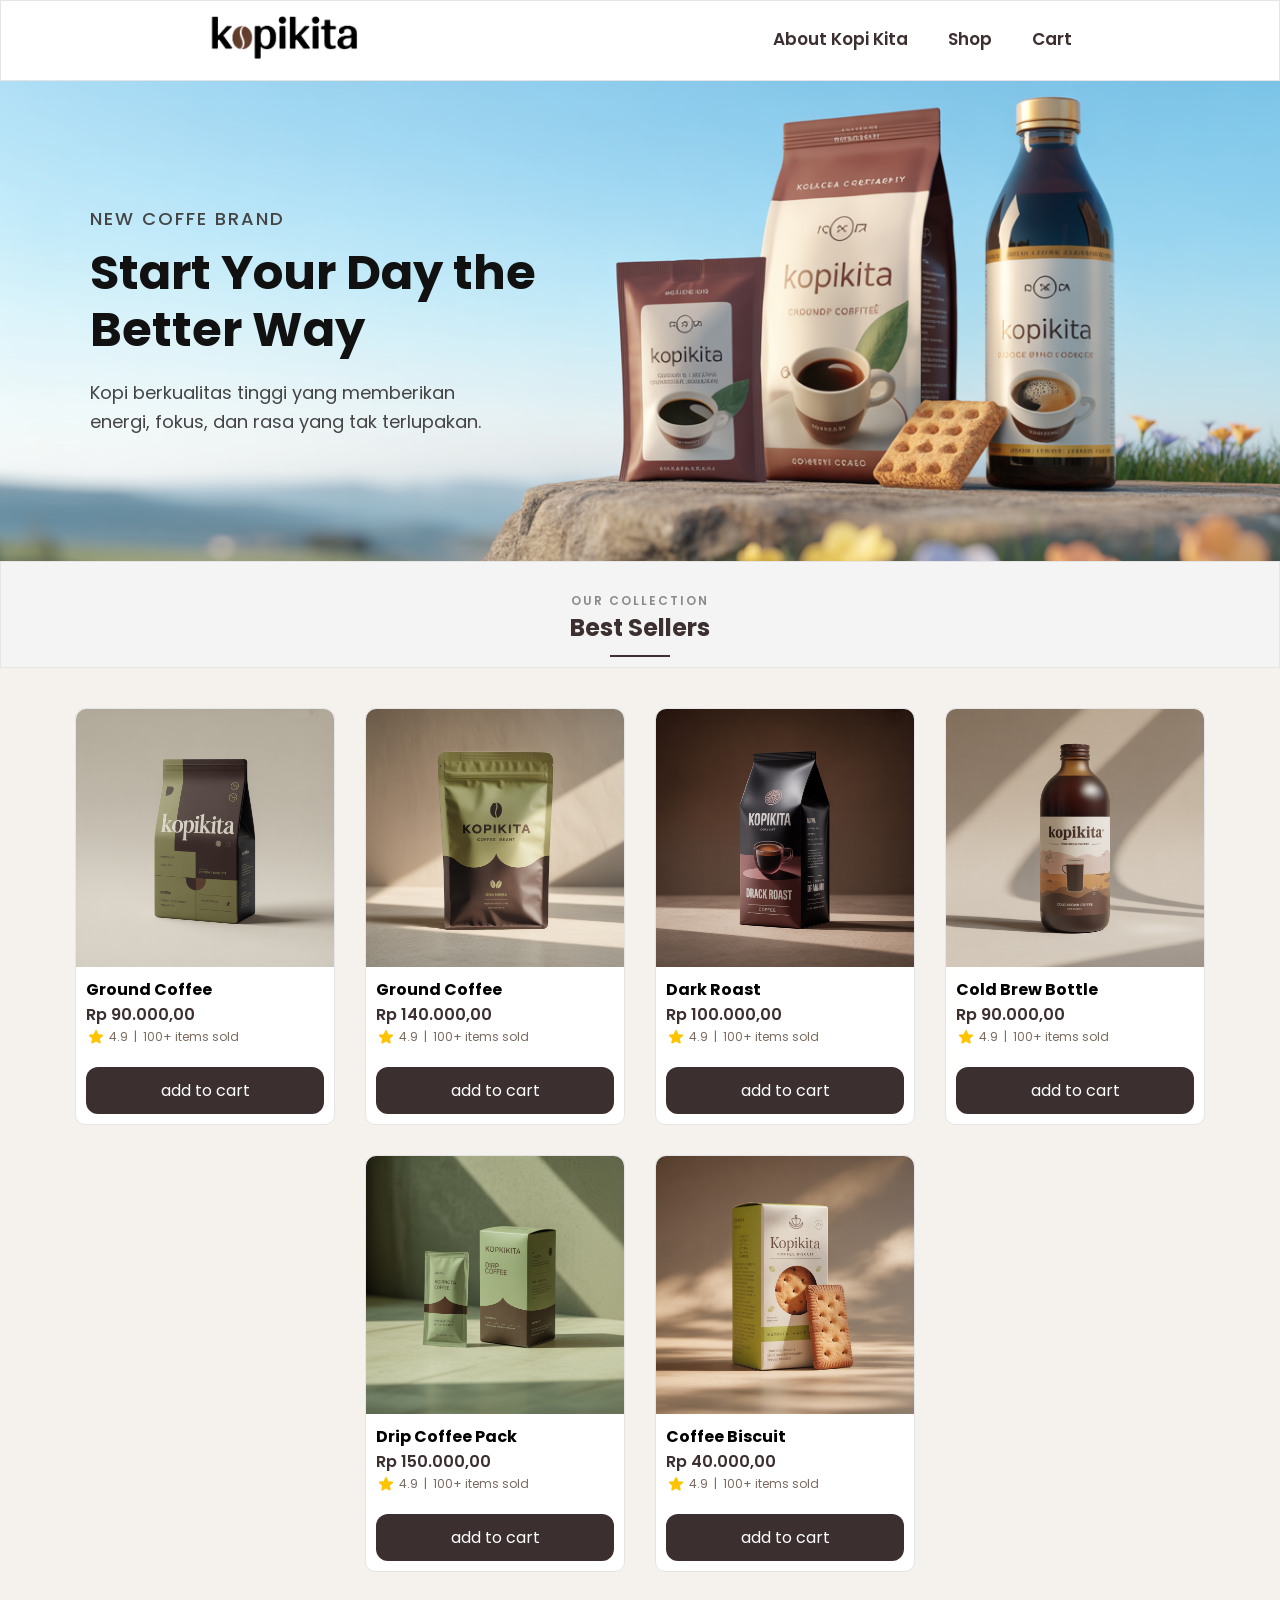
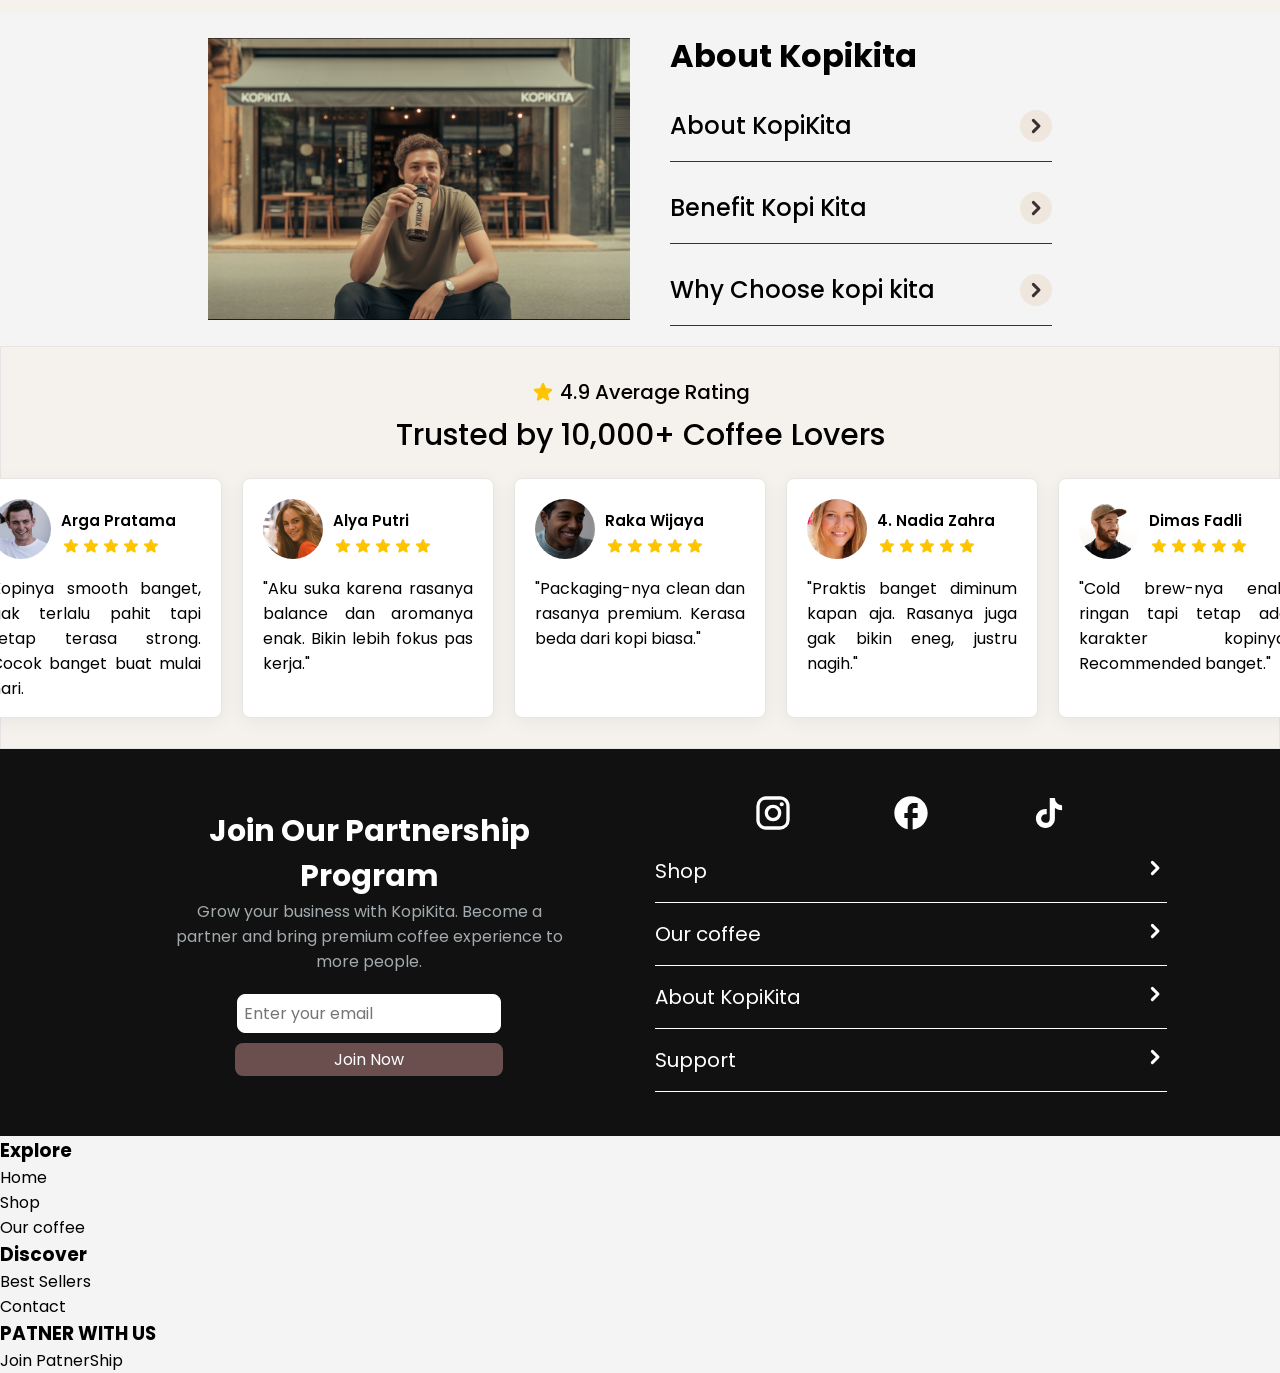
==== commit 9da22efd: "update" ====
--- a/index.html
+++ b/index.html
@@ -13,7 +13,7 @@
     <link rel="preconnect" href="https://fonts.gstatic.com" crossorigin>
     <link href="https://fonts.googleapis.com/css2?family=Raleway:ital,wght@0,100..900;1,100..900&display=swap" rel="stylesheet">
 
-    <link rel="stylesheet" href="/static/css/style.css">
+    <link rel="stylesheet" href="static/css/style.css">
 </head>
 <body>
     <div class="navbar-container">
@@ -23,18 +23,18 @@
         </div>
 
         <div class="title-brand">
-            <img src="/static/img/logo v2.png" alt="">
+            <img src="static/img/logo v2.png" alt="">
         </div>
 
         <div class="nav-content">
             <div class="nav">
-                <a href="/template/index.html">
+                <a href="template/index.html">
                     <P>About Kopi Kita</P>
                 </a>
             </div>
 
             <div class="nav">
-                <a href="/template/shopPage.html">
+                <a href="template/shopPage.html">
                     <P>Shop</P>
                 </a>
             </div>
@@ -47,7 +47,7 @@
     </div>
 
     <div class="section-start">
-        <img src="/static/img/ideogram-v3.0_premium_coffee_brand_KopiKita_product_scene_with_three_items_bottled_coffee_grou-0.jpg">
+        <img src="static/img/ideogram-v3.0_premium_coffee_brand_KopiKita_product_scene_with_three_items_bottled_coffee_grou-0.jpg">
 
         <div class="hero-text">
             <P class="head-hero">New Coffe Brand</P>
@@ -65,7 +65,7 @@
         <div class="container-product">
             <div class="card-product">
                 <div class="img-card">
-                    <img src="/static/img/img-product/Product 1.jpg">
+                    <img src="static/img/img-product/Product 1.jpg">
                 </div>
 
                 <div class="text-card">
@@ -99,7 +99,7 @@
 
             <div class="card-product">
                 <div class="img-card">
-                    <img src="/static/img/img-product/Product 2.jpg">
+                    <img src="static/img/img-product/Product 2.jpg">
                 </div>
 
                 <div class="text-card">
@@ -133,7 +133,7 @@
 
             <div class="card-product">
                 <div class="img-card">
-                    <img src="/static/img/img-product/Product 3.jpg" alt="">
+                    <img src="static/img/img-product/Product 3.jpg" alt="">
                 </div>
 
                 <div class="text-card">
@@ -167,7 +167,7 @@
 
             <div class="card-product">
                 <div class="img-card">
-                    <img src="/static/img/img-product/Product 4.jpg" alt="">
+                    <img src="static/img/img-product/Product 4.jpg" alt="">
                 </div>
 
                 <div class="text-card">
@@ -201,7 +201,7 @@
 
             <div class="card-product">
                 <div class="img-card">
-                    <img src="/static/img/img-product/Product 5.jpg" alt="">
+                    <img src="static/img/img-product/Product 5.jpg" alt="">
                 </div>
 
                 <div class="text-card">
@@ -235,7 +235,7 @@
 
             <div class="card-product">
                 <div class="img-card">
-                    <img src="/static/img/img-product/Product 6.jpg" alt="">
+                    <img src="static/img/img-product/Product 6.jpg" alt="">
                 </div>
 
                 <div class="text-card">
@@ -271,7 +271,7 @@
 
     <div class="section-About">
         <div class="img-about">
-            <img src="/static/img/img-about/Img-abou.png">
+            <img src="static/img/img-about/Img-abou.png">
         </div>
 
         <div class="content-about">
@@ -346,7 +346,7 @@
                 <div class="card-review">
                     <div class="profil-container">
                         <div class="img-review">
-                            <img src="/static/img/img-profil/Profil1.png" alt="profil1" >
+                            <img src="static/img/img-profil/Profil1.png" alt="profil1" >
                         </div>
 
                         <div class="header-profil">
@@ -372,7 +372,7 @@
                 <div class="card-review">
                     <div class="profil-container">
                         <div class="img-review">
-                            <img src="/static/img/img-profil/Profil2.png" alt="profil2" >
+                            <img src="static/img/img-profil/Profil2.png" alt="profil2" >
                         </div>
 
                         <div class="header-profil">
@@ -398,7 +398,7 @@
                 <div class="card-review">
                     <div class="profil-container">
                         <div class="img-review">
-                            <img src="/static/img/img-profil/Profil3.png" alt="profil1" >
+                            <img src="static/img/img-profil/Profil3.png" alt="profil1" >
                         </div>
 
                         <div class="header-profil">
@@ -424,7 +424,7 @@
                 <div class="card-review">
                     <div class="profil-container">
                         <div class="img-review">
-                            <img src="/static/img/img-profil/profil4.png" alt="profil1" >
+                            <img src="static/img/img-profil/profil4.png" alt="profil1" >
                         </div>
 
                         <div class="header-profil">
@@ -450,7 +450,7 @@
                 <div class="card-review">
                     <div class="profil-container">
                         <div class="img-review">
-                            <img src="/static/img/img-profil/profil5.png" alt="profil1" >
+                            <img src="static/img/img-profil/profil5.png" alt="profil1" >
                         </div>
 
                         <div class="header-profil">
@@ -608,6 +608,6 @@
         </div>
     </div>
 
-    <script src="/static/js/index.js"></script>
+    <script src="static/js/index.js"></script>
 </body>
 </html>
--- a/static/css/style.css
+++ b/static/css/style.css
@@ -192,7 +192,7 @@
 .text-card{
     flex: 3;
     font-weight: 700;
-    padding: 10px 0px;
+    padding: 10px 10px;
     flex-grow: 1;
 }
 
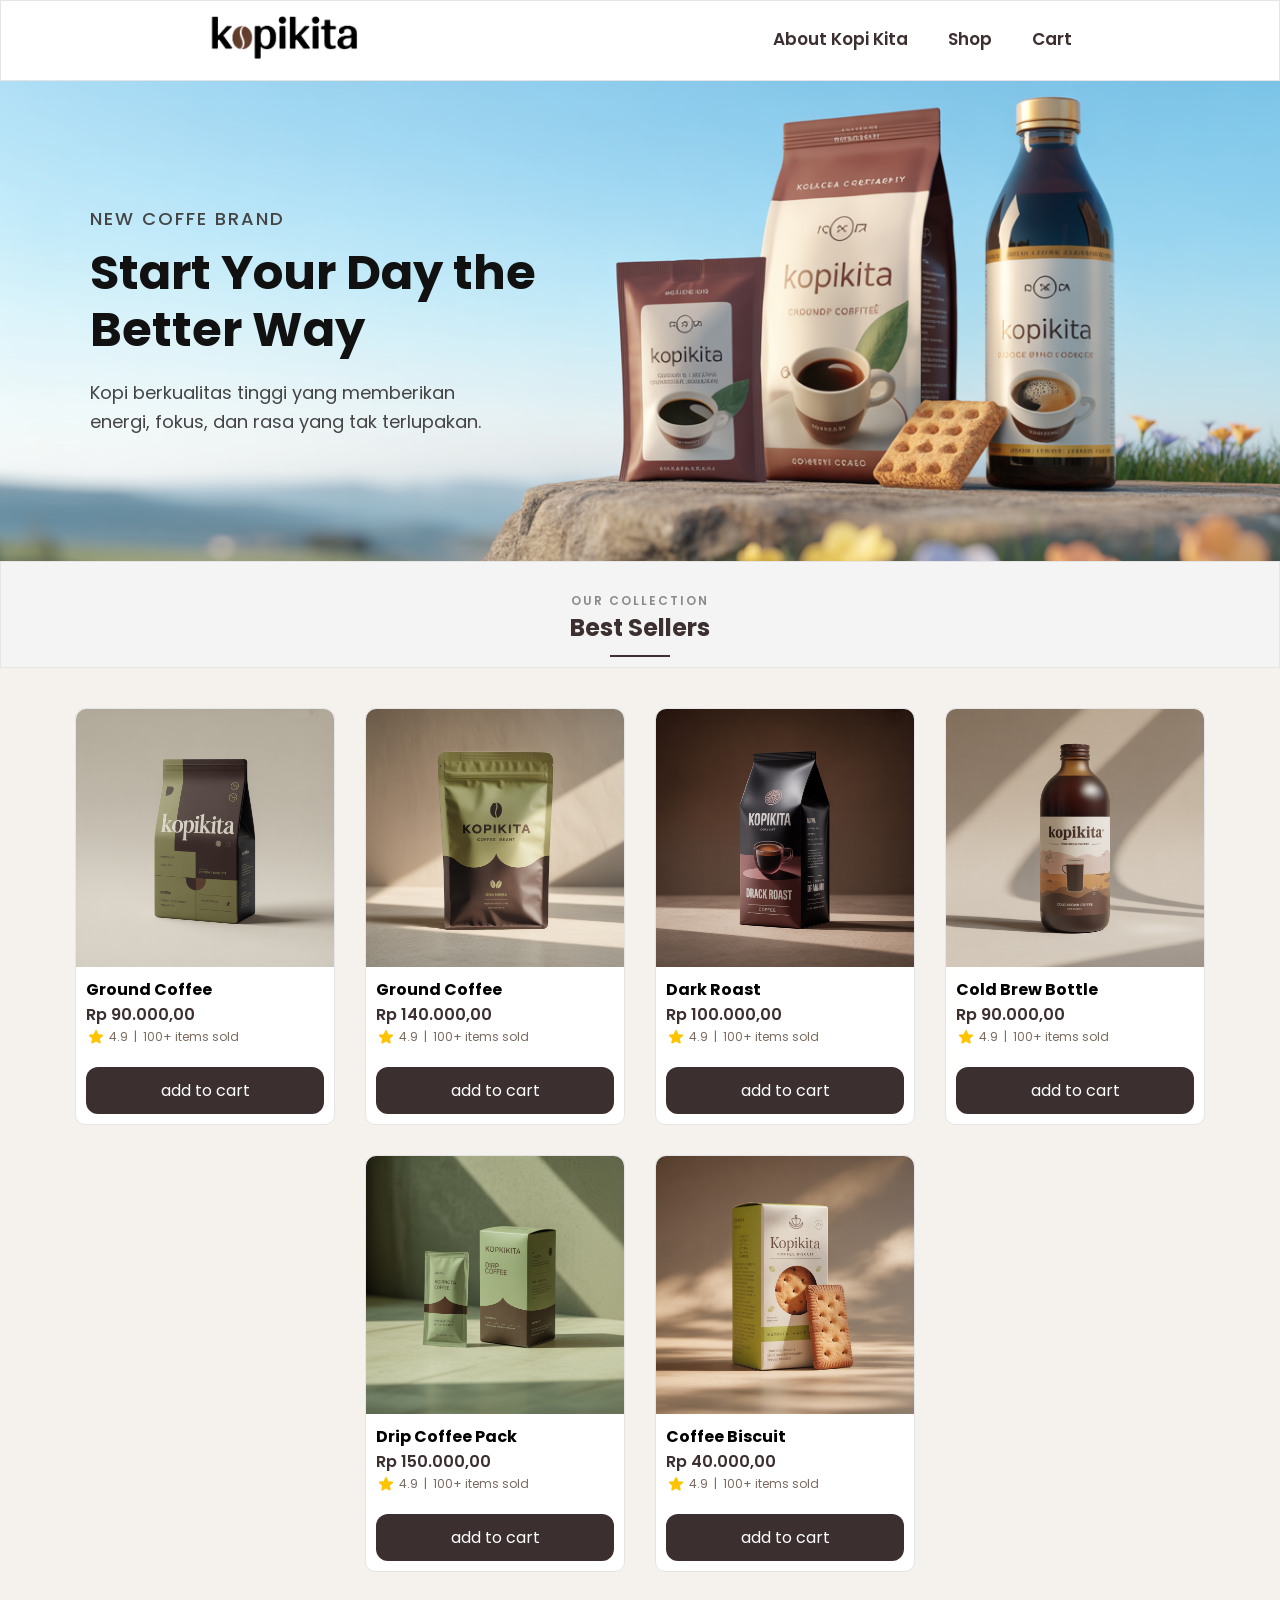
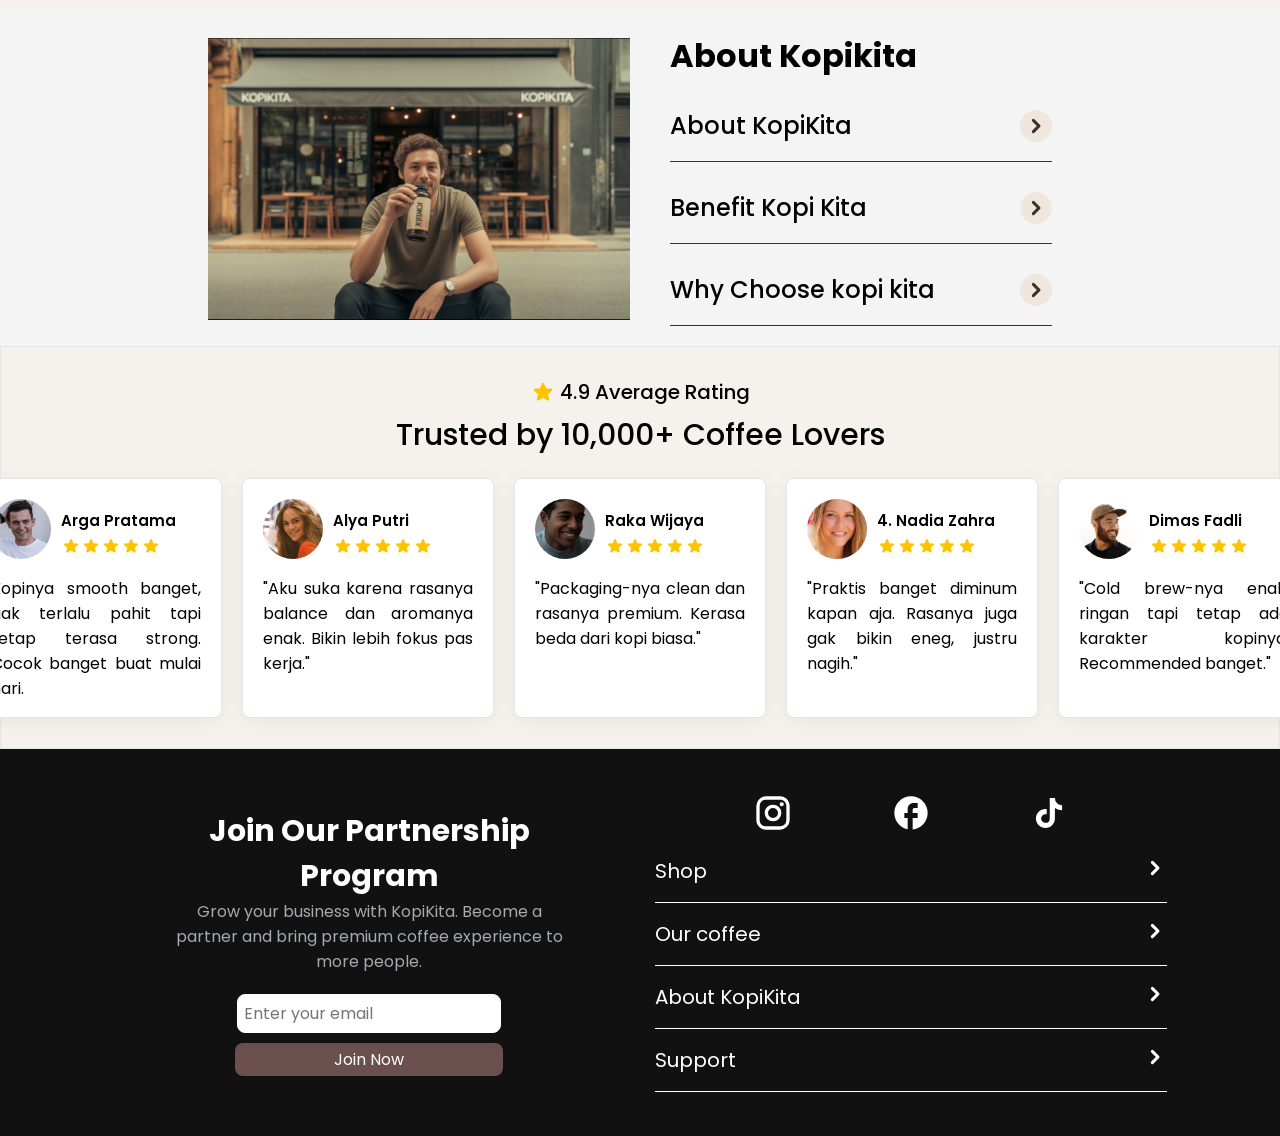
==== commit 5b69e21a: "new update pathhhhhh" ====
--- a/index.html
+++ b/index.html
@@ -13,7 +13,7 @@
     <link rel="preconnect" href="https://fonts.gstatic.com" crossorigin>
     <link href="https://fonts.googleapis.com/css2?family=Raleway:ital,wght@0,100..900;1,100..900&display=swap" rel="stylesheet">
 
-    <link rel="stylesheet" href="static/css/style.css">
+    <link rel="stylesheet" href="static/css/style.css?v=2">
 </head>
 <body>
     <div class="navbar-container">
@@ -608,6 +608,6 @@
         </div>
     </div>
 
-    <script src="static/js/index.js"></script>
+    <script src="static/js/index.js?v=2"></script>
 </body>
 </html>
--- a/static/css/style.css
+++ b/static/css/style.css
@@ -550,6 +550,7 @@
     display: none;
 }
 
+
 /**Untuk shoppage.html**/
 .header-shop{
     border: 1px solid #E5E5E5;
@@ -716,16 +717,9 @@
     font-weight: 500;
 }
 
-
-
-
-
-
-
-
-
-
-
+.overlay-navbar{
+    display: none;
+}
 
 
 
@@ -878,6 +872,7 @@
         height: 100%;
     }
 
+
     .container-overlay{
         background-color: #F3F4F6;
         width: 80%;
